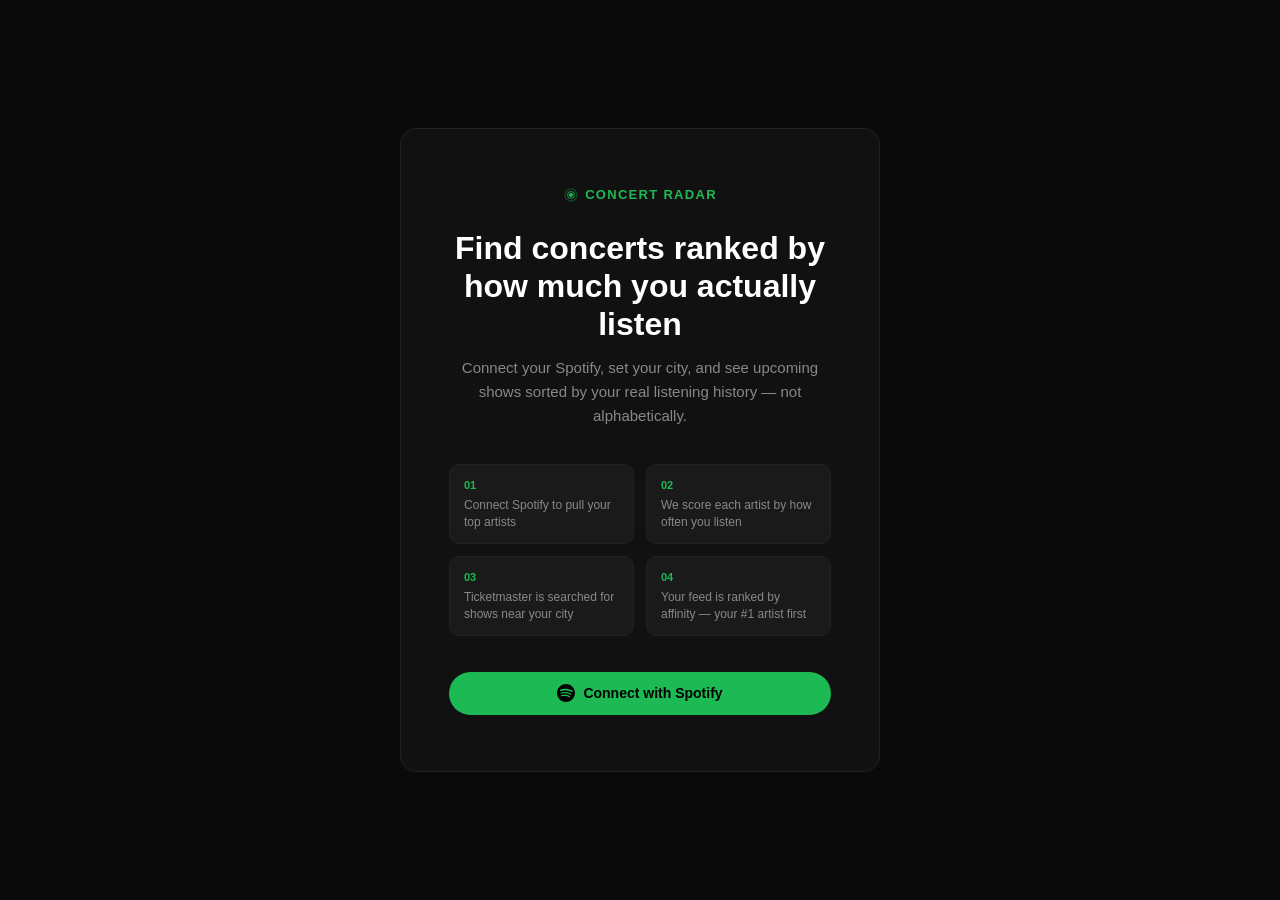
==== frontend/index.html @ 44322c9a "initial commit - concert radar v1" ====
<!DOCTYPE html>
<html lang="en">
<head>
  <meta charset="UTF-8" />
  <meta name="viewport" content="width=device-width, initial-scale=1.0" />
  <title>Concert Radar</title>
  <link rel="stylesheet" href="style.css" />
</head>
<body>
  <div class="landing">
    <div class="landing-card">

      <div class="landing-logo">
        <svg viewBox="0 0 24 24" fill="currentColor">
          <circle cx="12" cy="12" r="3"/>
          <path d="M12 2a10 10 0 100 20A10 10 0 0012 2zm0 18a8 8 0 110-16 8 8 0 010 16z" opacity=".3"/>
          <path d="M12 6a6 6 0 100 12A6 6 0 0012 6zm0 10a4 4 0 110-8 4 4 0 010 8z" opacity=".6"/>
        </svg>
        Concert Radar
      </div>

      <h1 class="landing-headline">Find concerts ranked by how much you actually listen</h1>
      <p class="landing-sub">Connect your Spotify, set your city, and see upcoming shows sorted by your real listening history — not alphabetically.</p>

      <div class="how-it-works">
        <div class="step">
          <div class="step-num">01</div>
          <div class="step-text">Connect Spotify to pull your top artists</div>
        </div>
        <div class="step">
          <div class="step-num">02</div>
          <div class="step-text">We score each artist by how often you listen</div>
        </div>
        <div class="step">
          <div class="step-num">03</div>
          <div class="step-text">Ticketmaster is searched for shows near your city</div>
        </div>
        <div class="step">
          <div class="step-num">04</div>
          <div class="step-text">Your feed is ranked by affinity — your #1 artist first</div>
        </div>
      </div>

      <a id="login-btn" class="btn btn-primary" href="#" style="width:100%;justify-content:center;">
        <svg width="18" height="18" viewBox="0 0 24 24" fill="currentColor">
          <path d="M12 0C5.4 0 0 5.4 0 12s5.4 12 12 12 12-5.4 12-12S18.66 0 12 0zm5.521 17.34c-.24.359-.66.48-1.021.24-2.82-1.74-6.36-2.101-10.561-1.141-.418.122-.779-.179-.899-.539-.12-.421.18-.78.54-.9 4.56-1.021 8.52-.6 11.64 1.32.42.18.479.659.301 1.02zm1.44-3.3c-.301.42-.841.6-1.262.3-3.239-1.98-8.159-2.58-11.939-1.38-.479.12-1.02-.12-1.14-.6-.12-.48.12-1.021.6-1.141C9.6 9.9 15 10.561 18.72 12.84c.361.181.54.78.241 1.2zm.12-3.36C15.24 8.4 8.82 8.16 5.16 9.301c-.6.179-1.2-.181-1.38-.721-.18-.601.18-1.2.72-1.381 4.26-1.26 11.28-1.02 15.721 1.621.539.3.719 1.02.419 1.56-.299.421-1.02.599-1.559.3z"/>
        </svg>
        Connect with Spotify
      </a>

      <p id="error-msg" class="text-error mt-16 hidden"></p>

    </div>
  </div>

  <script src="js/api.js"></script>
  <script src="js/auth.js"></script>
  <script>
    document.addEventListener('DOMContentLoaded', async () => {
      document.getElementById('login-btn').href = `${API_BASE}/auth/login`;

      const params = new URLSearchParams(window.location.search);
      if (params.get('error')) {
        const msg = document.getElementById('error-msg');
        msg.textContent = `Spotify error: ${params.get('error')}`;
        msg.classList.remove('hidden');
        window.history.replaceState({}, '', '/');
      }

      await requireGuest();
    });
  </script>
</body>
</html>
---- frontend/style.css ----
*, *::before, *::after { box-sizing: border-box; margin: 0; padding: 0; }

:root {
  --bg:        #0a0a0a;
  --surface:   #111;
  --surface-2: #1a1a1a;
  --border:    #222;
  --accent:    #1db954;
  --accent-hover: #1ed760;
  --text:      #fff;
  --muted:     #888;
  --error:     #e05461;
  --radius:    10px;
}

body {
  font-family: -apple-system, BlinkMacSystemFont, "Segoe UI", Helvetica, sans-serif;
  background: var(--bg);
  color: var(--text);
  font-size: 14px;
  line-height: 1.5;
  min-height: 100vh;
}

a { color: inherit; text-decoration: none; }

/* ── Buttons ──────────────────────────────────────────────────── */

.btn {
  display: inline-flex;
  align-items: center;
  gap: 8px;
  padding: 11px 22px;
  border-radius: 500px;
  border: none;
  font-size: 14px;
  font-weight: 600;
  cursor: pointer;
  transition: background 0.15s, color 0.15s, border-color 0.15s;
  white-space: nowrap;
}

.btn-primary {
  background: var(--accent);
  color: #000;
}
.btn-primary:hover { background: var(--accent-hover); }

.btn-ghost {
  background: transparent;
  color: var(--muted);
  border: 1px solid var(--border);
}
.btn-ghost:hover { color: var(--text); border-color: #444; }

.btn-sm { padding: 7px 16px; font-size: 13px; }

/* ── Inputs ───────────────────────────────────────────────────── */

.input {
  background: var(--surface-2);
  border: 1px solid var(--border);
  border-radius: var(--radius);
  color: var(--text);
  font-size: 14px;
  padding: 10px 14px;
  outline: none;
  transition: border-color 0.15s;
  width: 100%;
}
.input:focus { border-color: #444; }
.input::placeholder { color: var(--muted); }

/* ── Header ───────────────────────────────────────────────────── */

.header {
  display: flex;
  align-items: center;
  justify-content: space-between;
  padding: 0 24px;
  height: 60px;
  border-bottom: 1px solid var(--border);
  background: var(--surface);
  position: sticky;
  top: 0;
  z-index: 10;
}

.header-logo {
  font-size: 16px;
  font-weight: 700;
  display: flex;
  align-items: center;
  gap: 8px;
}

.header-logo .dot {
  width: 8px;
  height: 8px;
  background: var(--accent);
  border-radius: 50%;
}

.header-user {
  display: flex;
  align-items: center;
  gap: 12px;
}

.header-avatar {
  width: 32px;
  height: 32px;
  border-radius: 50%;
  object-fit: cover;
  background: var(--border);
}

.header-name { font-size: 13px; color: var(--muted); }

/* ── Layout ───────────────────────────────────────────────────── */

.layout {
  display: grid;
  grid-template-columns: 280px 1fr;
  gap: 0;
  min-height: calc(100vh - 60px);
}

.sidebar {
  border-right: 1px solid var(--border);
  padding: 20px;
  overflow-y: auto;
}

.main {
  padding: 20px 24px;
  overflow-y: auto;
}

/* ── Section titles ───────────────────────────────────────────── */

.section-title {
  font-size: 11px;
  font-weight: 600;
  letter-spacing: 0.08em;
  text-transform: uppercase;
  color: var(--muted);
  margin-bottom: 12px;
}

/* ── City bar ─────────────────────────────────────────────────── */

.city-bar {
  display: flex;
  gap: 8px;
  margin-bottom: 24px;
}

.city-bar .input { flex: 1; }

/* ── Concert card ─────────────────────────────────────────────── */

.card {
  background: var(--surface);
  border: 1px solid var(--border);
  border-radius: var(--radius);
  padding: 16px;
  display: flex;
  gap: 14px;
  transition: border-color 0.15s;
}
.card:hover { border-color: #333; }
.card + .card { margin-top: 10px; }

.card-artist-img {
  width: 56px;
  height: 56px;
  border-radius: 50%;
  object-fit: cover;
  flex-shrink: 0;
  background: var(--surface-2);
}

.card-body { flex: 1; min-width: 0; }

.card-top {
  display: flex;
  align-items: center;
  gap: 8px;
  margin-bottom: 4px;
}

.card-artist { font-weight: 600; font-size: 15px; }

.badge {
  font-size: 11px;
  font-weight: 700;
  background: rgba(29, 185, 84, 0.15);
  color: var(--accent);
  border: 1px solid rgba(29, 185, 84, 0.25);
  border-radius: 500px;
  padding: 2px 8px;
  white-space: nowrap;
}

.card-event { font-size: 13px; color: var(--muted); margin-bottom: 2px; overflow: hidden; text-overflow: ellipsis; white-space: nowrap; }
.card-venue { font-size: 13px; color: var(--muted); }

.card-footer {
  display: flex;
  align-items: center;
  justify-content: space-between;
  margin-top: 10px;
}

.card-date  { font-size: 13px; font-weight: 600; }
.card-price { font-size: 13px; color: var(--muted); }

/* ── Filter bar ───────────────────────────────────────────────── */

.filter-bar {
  display: flex;
  gap: 8px;
  flex-wrap: wrap;
  margin-bottom: 20px;
  align-items: center;
}

.filter-select {
  background: var(--surface);
  border: 1px solid var(--border);
  color: var(--text);
  border-radius: 500px;
  font-size: 13px;
  padding: 6px 12px;
  cursor: pointer;
  outline: none;
}
.filter-select:focus { border-color: #444; }

.filter-label {
  font-size: 12px;
  color: var(--muted);
  margin-left: 4px;
}

/* ── Sidebar artist row ───────────────────────────────────────── */

.artist-row {
  display: flex;
  align-items: center;
  gap: 10px;
  padding: 8px 0;
  border-bottom: 1px solid var(--border);
}
.artist-row:last-child { border-bottom: none; }

.artist-row-img {
  width: 36px;
  height: 36px;
  border-radius: 50%;
  object-fit: cover;
  background: var(--surface-2);
  flex-shrink: 0;
}

.artist-row-info { flex: 1; min-width: 0; }
.artist-row-name { font-size: 13px; font-weight: 500; overflow: hidden; text-overflow: ellipsis; white-space: nowrap; }
.artist-row-score { font-size: 11px; color: var(--muted); }

.artist-row.has-show .artist-row-name { color: var(--accent); }

/* ── Empty / loading states ───────────────────────────────────── */

.empty-state {
  text-align: center;
  padding: 48px 24px;
  color: var(--muted);
}
.empty-state p + p { margin-top: 8px; font-size: 13px; }

.skeleton {
  background: linear-gradient(90deg, var(--surface) 25%, var(--surface-2) 50%, var(--surface) 75%);
  background-size: 200% 100%;
  animation: shimmer 1.4s infinite;
  border-radius: 6px;
}
@keyframes shimmer { to { background-position: -200% 0; } }

/* ── Utilities ────────────────────────────────────────────────── */

.hidden  { display: none !important; }
.mt-4    { margin-top: 4px; }
.mt-8    { margin-top: 8px; }
.mt-16   { margin-top: 16px; }
.text-muted { color: var(--muted); }
.text-accent { color: var(--accent); }
.text-error  { color: var(--error); }

/* ── Landing page ─────────────────────────────────────────────── */

.landing {
  display: flex;
  align-items: center;
  justify-content: center;
  min-height: 100vh;
  padding: 24px;
}

.landing-card {
  background: var(--surface);
  border: 1px solid var(--border);
  border-radius: 16px;
  padding: 56px 48px;
  max-width: 480px;
  width: 100%;
  text-align: center;
}

.landing-logo {
  font-size: 13px;
  font-weight: 700;
  letter-spacing: 0.1em;
  text-transform: uppercase;
  color: var(--accent);
  margin-bottom: 24px;
  display: flex;
  align-items: center;
  justify-content: center;
  gap: 6px;
}

.landing-logo svg { width: 16px; height: 16px; }

.landing-headline {
  font-size: 2rem;
  font-weight: 700;
  line-height: 1.2;
  margin-bottom: 12px;
}

.landing-sub {
  color: var(--muted);
  font-size: 15px;
  margin-bottom: 36px;
  line-height: 1.6;
}

.how-it-works {
  display: grid;
  grid-template-columns: 1fr 1fr;
  gap: 12px;
  margin-bottom: 36px;
  text-align: left;
}

.step {
  background: var(--surface-2);
  border: 1px solid var(--border);
  border-radius: var(--radius);
  padding: 12px 14px;
}

.step-num {
  font-size: 11px;
  font-weight: 700;
  color: var(--accent);
  margin-bottom: 4px;
}

.step-text { font-size: 12px; color: var(--muted); line-height: 1.4; }

@media (max-width: 520px) {
  .landing-card { padding: 36px 24px; }
  .landing-headline { font-size: 1.6rem; }
  .how-it-works { grid-template-columns: 1fr; }
  .layout { grid-template-columns: 1fr; }
  .sidebar { border-right: none; border-bottom: 1px solid var(--border); }
}
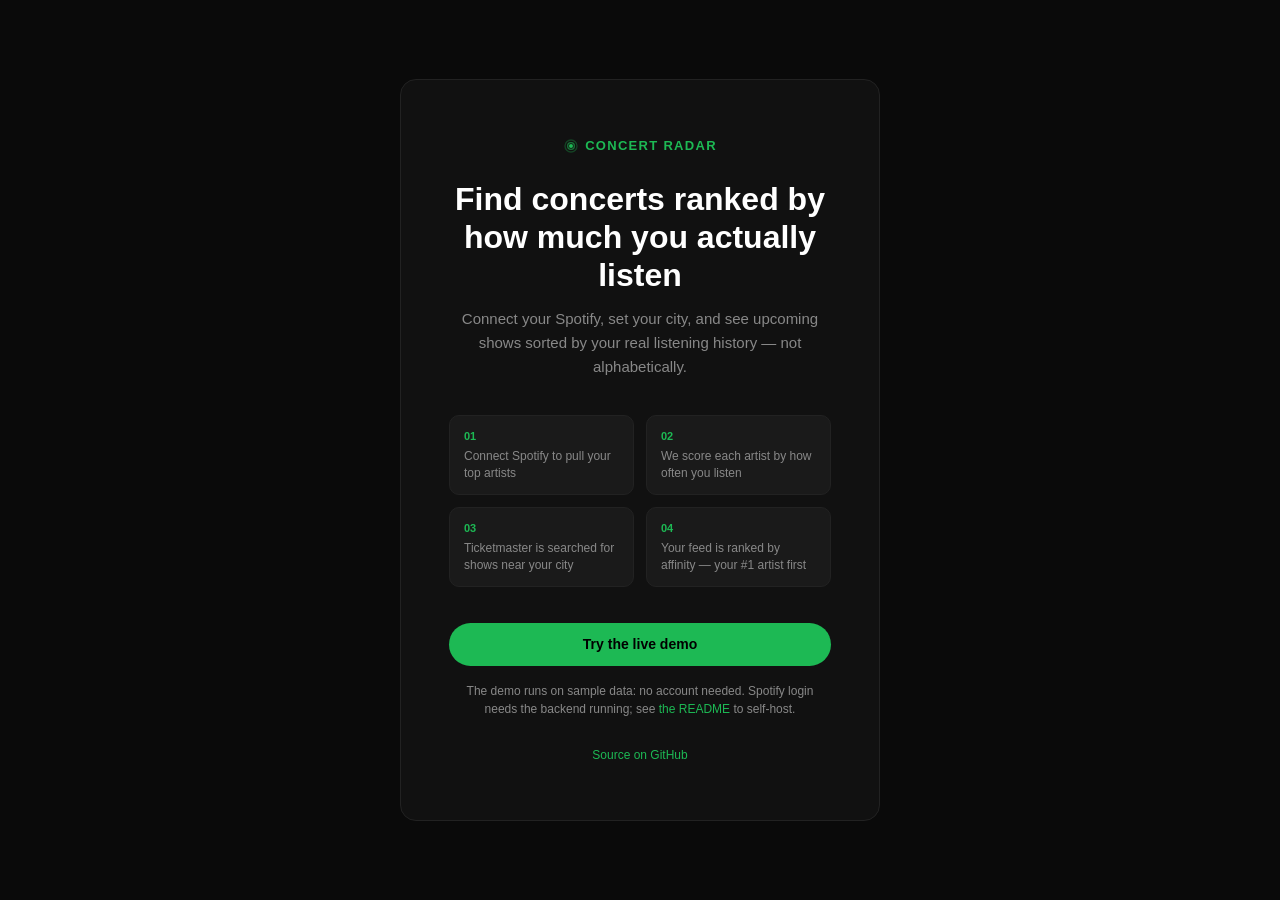
==== commit f03f57a4: "feat(frontend): add no-login demo mode and make site subpath-safe - demo.js serves fictional artists" ====
--- a/frontend/index.html
+++ b/frontend/index.html
@@ -4,6 +4,7 @@
   <meta charset="UTF-8" />
   <meta name="viewport" content="width=device-width, initial-scale=1.0" />
   <title>Concert Radar</title>
+  <meta name="description" content="Find upcoming concerts ranked by how much you actually listen to the artist." />
   <link rel="stylesheet" href="style.css" />
 </head>
 <body>
@@ -41,30 +42,51 @@
         </div>
       </div>
 
-      <a id="login-btn" class="btn btn-primary" href="#" style="width:100%;justify-content:center;">
+      <a id="demo-btn" class="btn btn-primary btn-block" href="dashboard.html?demo">
+        Try the live demo
+      </a>
+
+      <a id="login-btn" class="btn btn-ghost btn-block mt-8 hidden" href="#">
         <svg width="18" height="18" viewBox="0 0 24 24" fill="currentColor">
           <path d="M12 0C5.4 0 0 5.4 0 12s5.4 12 12 12 12-5.4 12-12S18.66 0 12 0zm5.521 17.34c-.24.359-.66.48-1.021.24-2.82-1.74-6.36-2.101-10.561-1.141-.418.122-.779-.179-.899-.539-.12-.421.18-.78.54-.9 4.56-1.021 8.52-.6 11.64 1.32.42.18.479.659.301 1.02zm1.44-3.3c-.301.42-.841.6-1.262.3-3.239-1.98-8.159-2.58-11.939-1.38-.479.12-1.02-.12-1.14-.6-.12-.48.12-1.021.6-1.141C9.6 9.9 15 10.561 18.72 12.84c.361.181.54.78.241 1.2zm.12-3.36C15.24 8.4 8.82 8.16 5.16 9.301c-.6.179-1.2-.181-1.38-.721-.18-.601.18-1.2.72-1.381 4.26-1.26 11.28-1.02 15.721 1.621.539.3.719 1.02.419 1.56-.299.421-1.02.599-1.559.3z"/>
         </svg>
         Connect with Spotify
       </a>
 
+      <p id="demo-note" class="landing-note hidden">
+        The demo runs on sample data: no account needed. Spotify login needs the backend running;
+        see <a href="https://github.com/ShawnJoshua03/concert-radar#quickstart">the README</a> to self-host.
+      </p>
+
       <p id="error-msg" class="text-error mt-16 hidden"></p>
+
+      <p class="landing-footer">
+        <a href="https://github.com/ShawnJoshua03/concert-radar">Source on GitHub</a>
+      </p>
 
     </div>
   </div>
 
+  <script src="js/demo.js"></script>
   <script src="js/api.js"></script>
   <script src="js/auth.js"></script>
   <script>
     document.addEventListener('DOMContentLoaded', async () => {
-      document.getElementById('login-btn').href = `${API_BASE}/auth/login`;
+      if (API_BASE) {
+        const loginBtn = document.getElementById('login-btn');
+        loginBtn.href = `${API_BASE}/auth/login`;
+        loginBtn.addEventListener('click', exitDemoMode);
+        loginBtn.classList.remove('hidden');
+      } else {
+        document.getElementById('demo-note').classList.remove('hidden');
+      }
 
       const params = new URLSearchParams(window.location.search);
       if (params.get('error')) {
         const msg = document.getElementById('error-msg');
         msg.textContent = `Spotify error: ${params.get('error')}`;
         msg.classList.remove('hidden');
-        window.history.replaceState({}, '', '/');
+        window.history.replaceState({}, '', window.location.pathname);
       }
 
       await requireGuest();
--- a/frontend/style.css
+++ b/frontend/style.css
@@ -54,6 +54,7 @@
 .btn-ghost:hover { color: var(--text); border-color: #444; }
 
 .btn-sm { padding: 7px 16px; font-size: 13px; }
+.btn-block { width: 100%; justify-content: center; }
 
 /* ── Inputs ───────────────────────────────────────────────────── */
 
@@ -121,7 +122,7 @@
 
 .layout {
   display: grid;
-  grid-template-columns: 280px 1fr;
+  grid-template-columns: 280px minmax(0, 1fr);
   gap: 0;
   min-height: calc(100vh - 60px);
 }
@@ -157,64 +158,6 @@
 }
 
 .city-bar .input { flex: 1; }
-
-/* ── Concert card ─────────────────────────────────────────────── */
-
-.card {
-  background: var(--surface);
-  border: 1px solid var(--border);
-  border-radius: var(--radius);
-  padding: 16px;
-  display: flex;
-  gap: 14px;
-  transition: border-color 0.15s;
-}
-.card:hover { border-color: #333; }
-.card + .card { margin-top: 10px; }
-
-.card-artist-img {
-  width: 56px;
-  height: 56px;
-  border-radius: 50%;
-  object-fit: cover;
-  flex-shrink: 0;
-  background: var(--surface-2);
-}
-
-.card-body { flex: 1; min-width: 0; }
-
-.card-top {
-  display: flex;
-  align-items: center;
-  gap: 8px;
-  margin-bottom: 4px;
-}
-
-.card-artist { font-weight: 600; font-size: 15px; }
-
-.badge {
-  font-size: 11px;
-  font-weight: 700;
-  background: rgba(29, 185, 84, 0.15);
-  color: var(--accent);
-  border: 1px solid rgba(29, 185, 84, 0.25);
-  border-radius: 500px;
-  padding: 2px 8px;
-  white-space: nowrap;
-}
-
-.card-event { font-size: 13px; color: var(--muted); margin-bottom: 2px; overflow: hidden; text-overflow: ellipsis; white-space: nowrap; }
-.card-venue { font-size: 13px; color: var(--muted); }
-
-.card-footer {
-  display: flex;
-  align-items: center;
-  justify-content: space-between;
-  margin-top: 10px;
-}
-
-.card-date  { font-size: 13px; font-weight: 600; }
-.card-price { font-size: 13px; color: var(--muted); }
 
 /* ── Filter bar ───────────────────────────────────────────────── */
 
@@ -268,8 +211,6 @@
 .artist-row-name { font-size: 13px; font-weight: 500; overflow: hidden; text-overflow: ellipsis; white-space: nowrap; }
 .artist-row-score { font-size: 11px; color: var(--muted); }
 
-.artist-row.has-show .artist-row-name { color: var(--accent); }
-
 /* ── Empty / loading states ───────────────────────────────────── */
 
 .empty-state {
@@ -370,10 +311,206 @@
 
 .step-text { font-size: 12px; color: var(--muted); line-height: 1.4; }
 
+.landing-note {
+  margin-top: 16px;
+  font-size: 12px;
+  color: var(--muted);
+  line-height: 1.5;
+}
+
+.landing-note a,
+.landing-footer a,
+.demo-banner a { color: var(--accent); }
+.landing-note a:hover,
+.landing-footer a:hover,
+.demo-banner a:hover { text-decoration: underline; }
+
+.landing-footer {
+  margin-top: 28px;
+  font-size: 12px;
+}
+
+/* ── Demo banner ──────────────────────────────────────────────── */
+
+.demo-banner {
+  padding: 10px 24px;
+  font-size: 13px;
+  color: var(--muted);
+  background: rgba(29, 185, 84, 0.08);
+  border-bottom: 1px solid rgba(29, 185, 84, 0.25);
+}
+.demo-banner strong { color: var(--accent); }
+
+/* ── Concert card — image backdrop redesign ───────────────────── */
+
+.concert-feed-grid {
+  display: grid;
+  grid-template-columns: repeat(2, minmax(0, 1fr));
+  gap: 14px;
+}
+
+.concert-card {
+  display: block;
+  border-radius: var(--radius);
+  overflow: hidden;
+  background: var(--surface);
+  border: 1px solid var(--border);
+  text-decoration: none;
+  color: inherit;
+  transition: transform 0.15s, border-color 0.15s, box-shadow 0.15s;
+}
+.concert-card:not([href]) { cursor: default; }
+.concert-card:hover {
+  transform: translateY(-3px);
+  border-color: #2a2a2a;
+  box-shadow: 0 8px 28px rgba(0, 0, 0, 0.45);
+}
+
+.concert-card-backdrop {
+  position: relative;
+  height: 150px;
+  overflow: hidden;
+  background: var(--surface-2);
+}
+
+.concert-card-img {
+  width: 100%;
+  height: 100%;
+  object-fit: cover;
+  object-position: center 20%;
+  display: block;
+  filter: brightness(0.55);
+  transition: filter 0.2s;
+}
+.concert-card:hover .concert-card-img { filter: brightness(0.7); }
+
+.concert-card-backdrop::after {
+  content: '';
+  position: absolute;
+  inset: 0;
+  background: linear-gradient(
+    to bottom,
+    transparent 15%,
+    rgba(17, 17, 17, 0.45) 55%,
+    #111 100%
+  );
+}
+
+.concert-card-affinity {
+  position: absolute;
+  top: 10px;
+  right: 10px;
+  width: 44px;
+  height: 44px;
+  z-index: 1;
+}
+
+.affinity-ring {
+  width: 44px;
+  height: 44px;
+  transform: rotate(-90deg);
+  display: block;
+}
+
+.affinity-ring-bg {
+  fill: none;
+  stroke: rgba(255, 255, 255, 0.15);
+  stroke-width: 3;
+}
+
+.affinity-ring-fill {
+  fill: none;
+  stroke: var(--accent);
+  stroke-width: 3;
+  stroke-linecap: round;
+  transition: stroke-dasharray 0.7s cubic-bezier(0.4, 0, 0.2, 1);
+}
+
+.affinity-ring-label {
+  position: absolute;
+  inset: 0;
+  display: flex;
+  align-items: center;
+  justify-content: center;
+  font-size: 11px;
+  font-weight: 700;
+  color: #fff;
+  text-shadow: 0 1px 4px rgba(0, 0, 0, 0.7);
+}
+
+.concert-card-content {
+  padding: 12px 14px 14px;
+}
+
+.concert-card-artist {
+  font-size: 12px;
+  font-weight: 700;
+  letter-spacing: 0.06em;
+  text-transform: uppercase;
+  color: var(--text);
+  margin-bottom: 3px;
+  white-space: nowrap;
+  overflow: hidden;
+  text-overflow: ellipsis;
+}
+
+.concert-card-event {
+  font-size: 13px;
+  font-weight: 500;
+  color: var(--text);
+  margin-bottom: 3px;
+  white-space: nowrap;
+  overflow: hidden;
+  text-overflow: ellipsis;
+}
+
+.concert-card-venue {
+  font-size: 12px;
+  color: var(--muted);
+  margin-bottom: 10px;
+  white-space: nowrap;
+  overflow: hidden;
+  text-overflow: ellipsis;
+}
+
+.concert-card-footer {
+  display: flex;
+  align-items: center;
+  justify-content: space-between;
+  gap: 8px;
+}
+
+.concert-card-date {
+  font-size: 12px;
+  font-weight: 600;
+  color: var(--text);
+}
+
+.concert-card-price {
+  font-size: 12px;
+  font-weight: 600;
+  color: var(--accent);
+}
+
+@media (max-width: 900px) {
+  .concert-feed-grid { grid-template-columns: minmax(0, 1fr); }
+}
+
+@media (max-width: 720px) {
+  .layout { grid-template-columns: minmax(0, 1fr); align-content: start; }
+  .sidebar { border-right: none; border-bottom: 1px solid var(--border); max-height: 320px; }
+  .header, .demo-banner { padding-left: 16px; padding-right: 16px; }
+  .main { padding: 20px 16px; }
+}
+
 @media (max-width: 520px) {
+  .landing { padding: 16px; }
   .landing-card { padding: 36px 24px; }
   .landing-headline { font-size: 1.6rem; }
   .how-it-works { grid-template-columns: 1fr; }
-  .layout { grid-template-columns: 1fr; }
-  .sidebar { border-right: none; border-bottom: 1px solid var(--border); }
-}
+  .header-name { display: none; }
+}
+
+@media (prefers-reduced-motion: reduce) {
+  *, *::before, *::after { transition: none !important; animation: none !important; }
+}
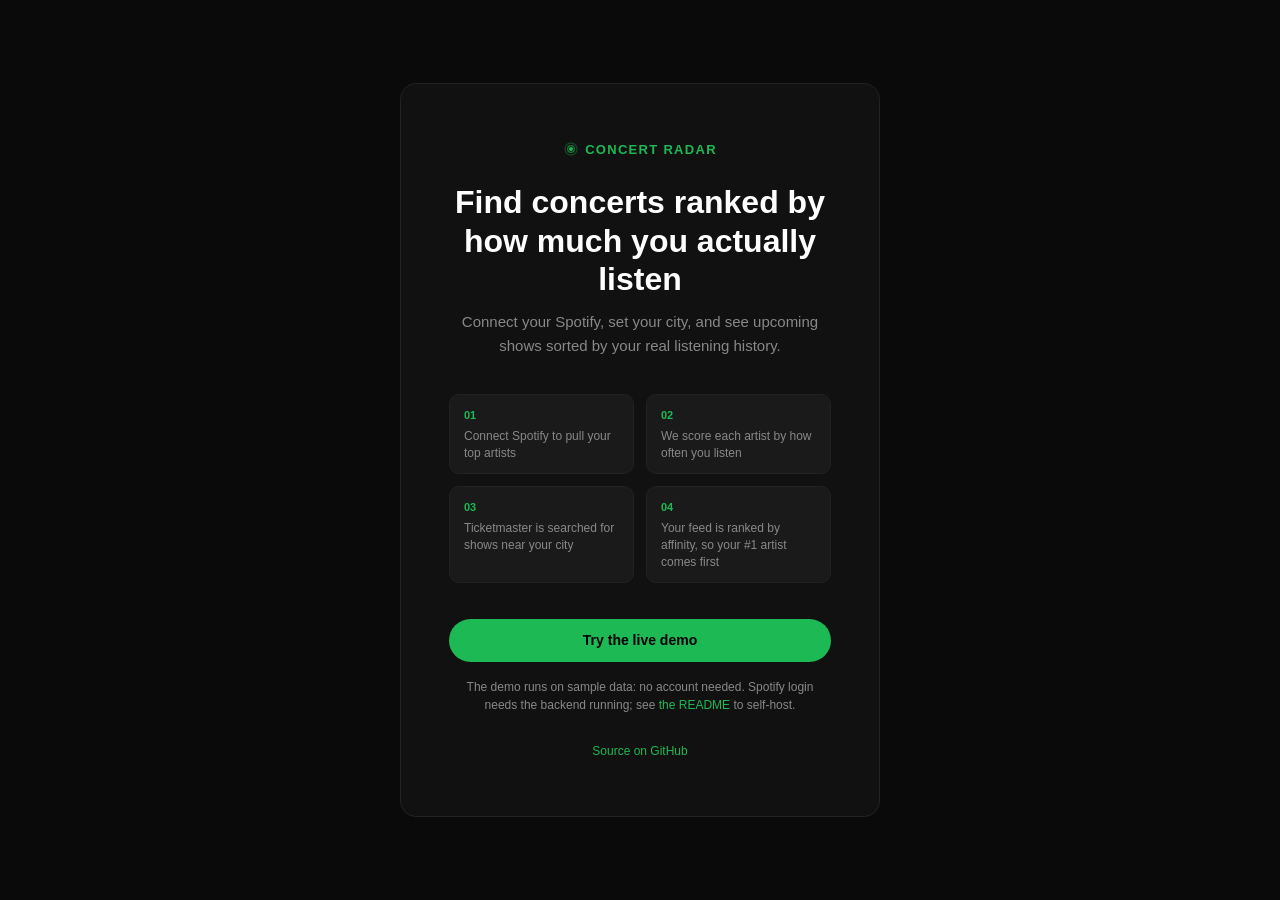
==== commit 65c0ca94: "docs: plainer README and UI copy, remove em dashes" ====
--- a/frontend/index.html
+++ b/frontend/index.html
@@ -21,7 +21,7 @@
       </div>
 
       <h1 class="landing-headline">Find concerts ranked by how much you actually listen</h1>
-      <p class="landing-sub">Connect your Spotify, set your city, and see upcoming shows sorted by your real listening history — not alphabetically.</p>
+      <p class="landing-sub">Connect your Spotify, set your city, and see upcoming shows sorted by your real listening history.</p>
 
       <div class="how-it-works">
         <div class="step">
@@ -38,7 +38,7 @@
         </div>
         <div class="step">
           <div class="step-num">04</div>
-          <div class="step-text">Your feed is ranked by affinity — your #1 artist first</div>
+          <div class="step-text">Your feed is ranked by affinity, so your #1 artist comes first</div>
         </div>
       </div>
 
--- a/frontend/style.css
+++ b/frontend/style.css
@@ -341,7 +341,7 @@
 }
 .demo-banner strong { color: var(--accent); }
 
-/* ── Concert card — image backdrop redesign ───────────────────── */
+/* ── Concert card: image backdrop ─────────────────────────────── */
 
 .concert-feed-grid {
   display: grid;
